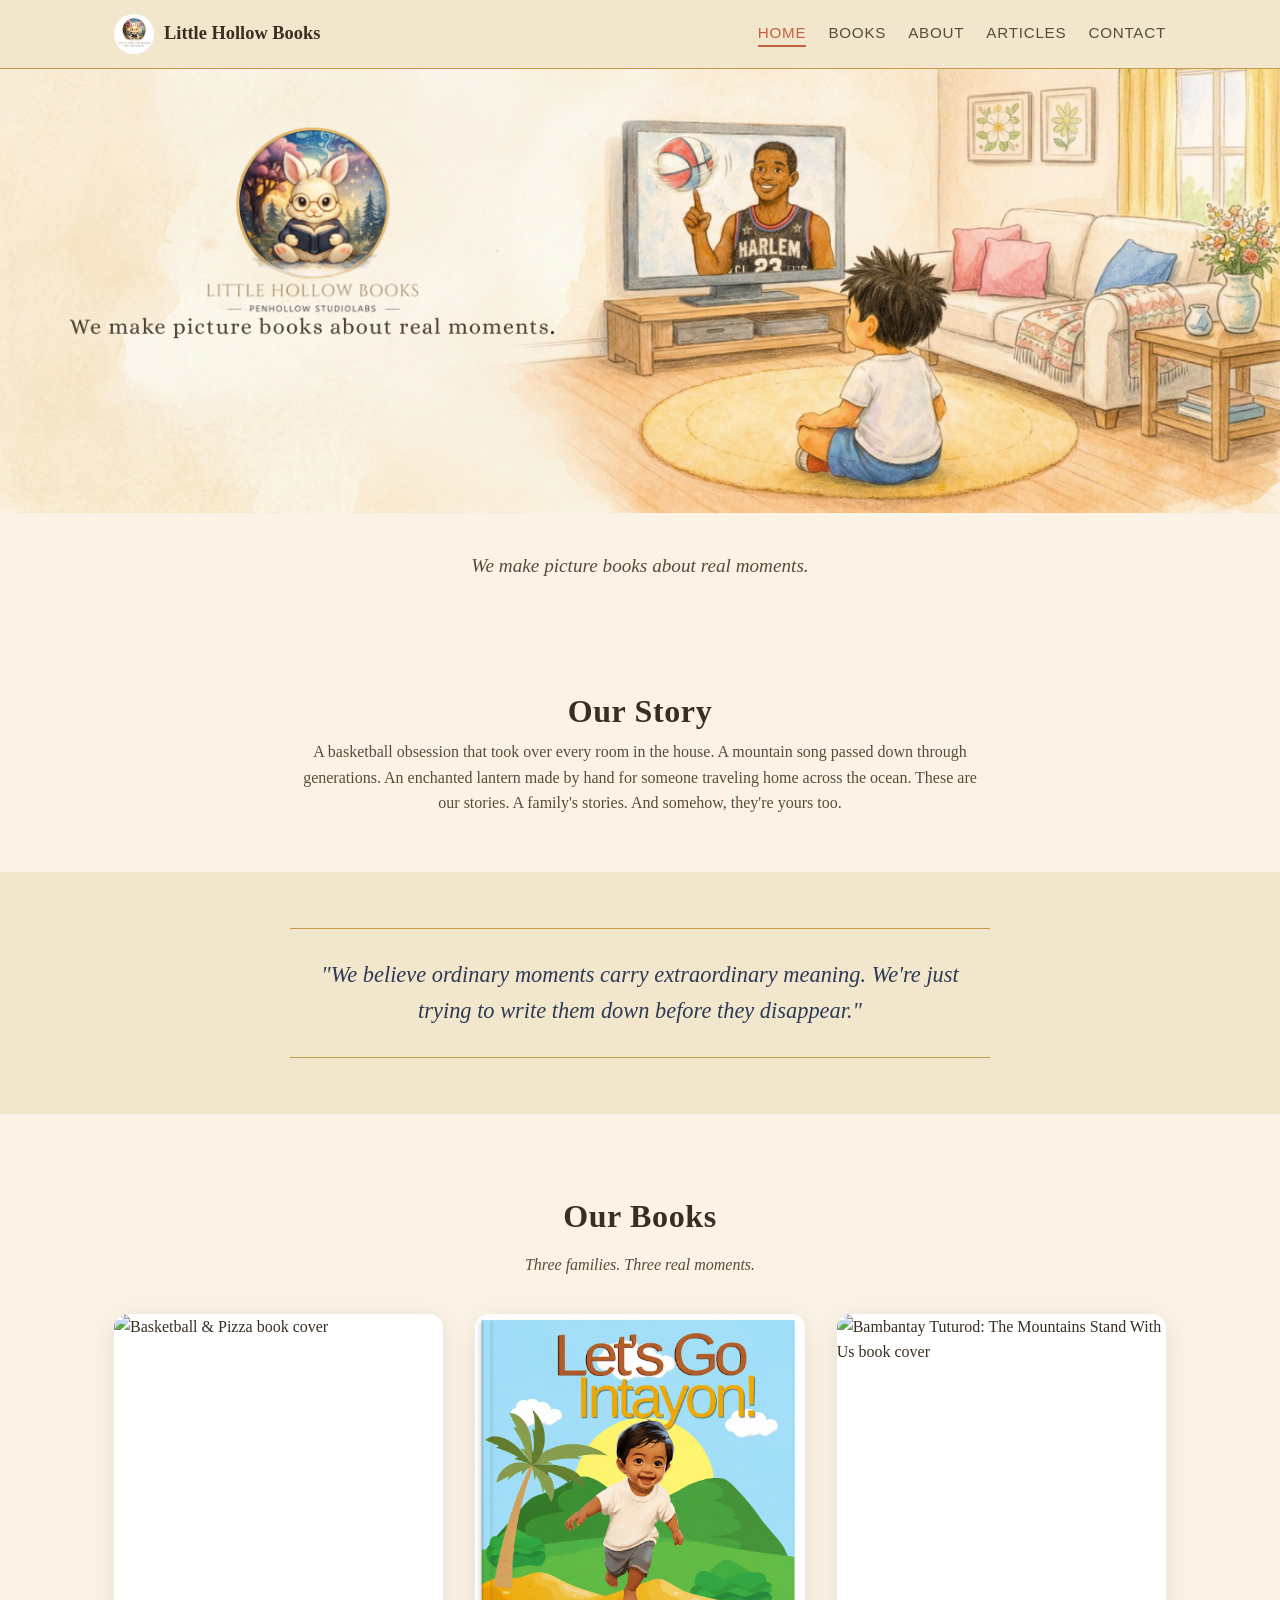
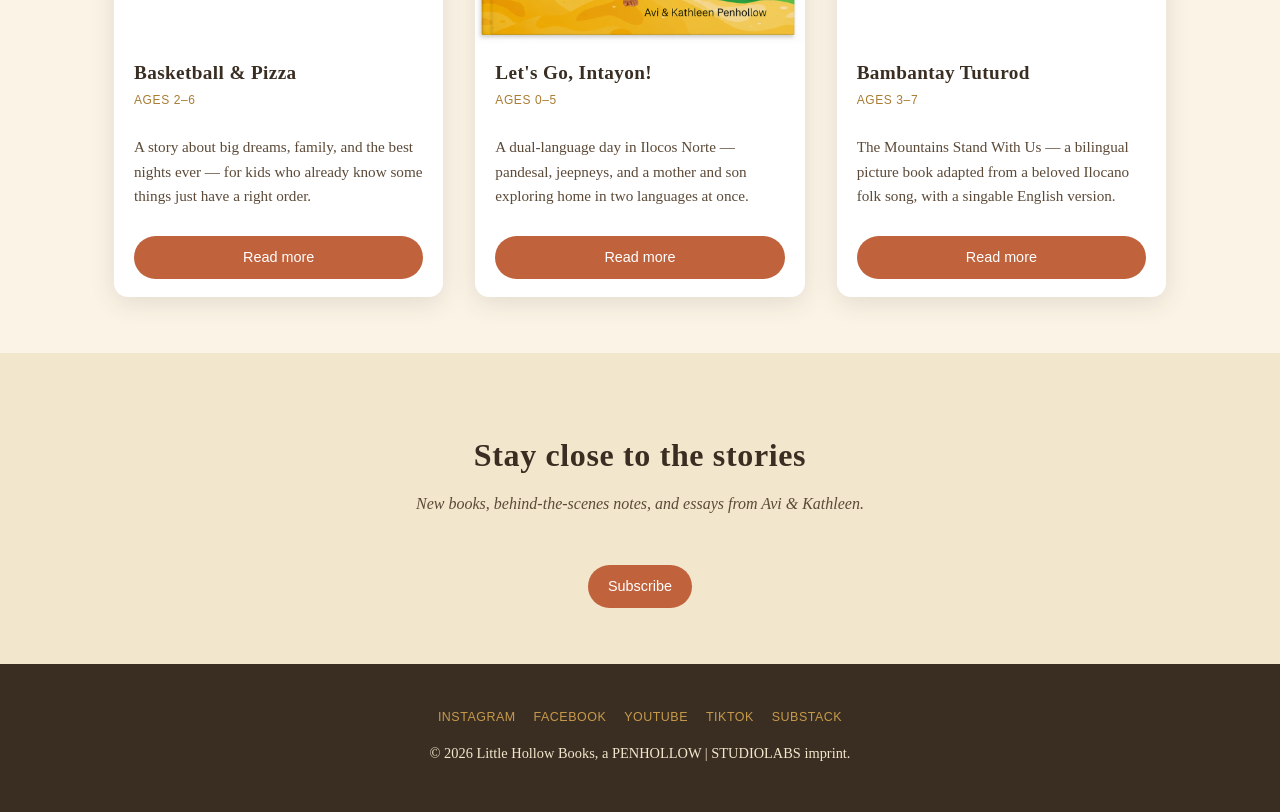
==== index.html @ d79f4b79 "Initial Little Hollow Books site Static multi-page site with homepage, books listing + detail pages," ====
<!DOCTYPE html>
<html lang="en">
<head>
<meta charset="UTF-8">
<meta name="viewport" content="width=device-width, initial-scale=1.0">
<title>Little Hollow Books — Picture Books About Real Moments</title>
<meta name="description" content="Little Hollow Books is a picture book imprint by Avi &amp; Kathleen Penhollow, telling true family stories — from basketball-obsessed toddlers to Ilocano mountain songs.">
<link rel="canonical" href="https://littlehollowbooks.com/">
<link rel="icon" href="assets/img/logo-square.png">
<link rel="stylesheet" href="assets/css/style.css">
</head>
<body>
<header class="site-header">
  <nav class="nav">
    <a class="nav-brand" href="index.html"><img src="assets/img/logo-square.png" alt="Little Hollow Books logo">Little Hollow Books</a>
    <div class="nav-links">
      <a href="index.html" class="active">Home</a>
      <a href="books.html">Books</a>
      <a href="about.html">About</a>
      <a href="articles.html">Articles</a>
      <a href="contact.html">Contact</a>
    </div>
  </nav>
</header>

<div class="hero">
  <img src="assets/img/banner.png" alt="Little Hollow Books banner — a boy watching the Harlem Globetrotters on TV">
</div>
<p class="hero-caption">We make picture books about real moments.</p>

<section class="section">
  <div class="container">
    <h2 class="section-title">Our Story</h2>
    <p style="max-width:680px;margin:0 auto;text-align:center;color:var(--ink-soft);">
      A basketball obsession that took over every room in the house. A mountain song passed down through generations. An enchanted lantern made by hand for someone traveling home across the ocean. These are our stories. A family's stories. And somehow, they're yours too.
    </p>
  </div>
</section>

<section class="section section-alt">
  <div class="container">
    <blockquote class="pull-quote">
      "We believe ordinary moments carry extraordinary meaning. We're just trying to write them down before they disappear."
    </blockquote>
  </div>
</section>

<section class="section">
  <div class="container">
    <h2 class="section-title">Our Books</h2>
    <p class="section-subtitle">Three families. Three real moments.</p>
    <div class="book-grid">
      <div class="book-card">
        <img src="assets/img/basketball-pizza-cover.png" alt="Basketball & Pizza book cover">
        <div class="book-card-body">
          <h3>Basketball &amp; Pizza</h3>
          <span class="book-card-ages">Ages 2–6</span>
          <p>A story about big dreams, family, and the best nights ever — for kids who already know some things just have a right order.</p>
          <a class="btn" href="books/basketball-pizza.html">Read more</a>
        </div>
      </div>
      <div class="book-card">
        <img src="assets/img/lets-go-intayon-cover.png" alt="Let's Go, Intayon! book cover">
        <div class="book-card-body">
          <h3>Let's Go, Intayon!</h3>
          <span class="book-card-ages">Ages 0–5</span>
          <p>A dual-language day in Ilocos Norte — pandesal, jeepneys, and a mother and son exploring home in two languages at once.</p>
          <a class="btn" href="books/lets-go-intayon.html">Read more</a>
        </div>
      </div>
      <div class="book-card">
        <img src="assets/img/bambantay-tuturod-cover.png" alt="Bambantay Tuturod: The Mountains Stand With Us book cover">
        <div class="book-card-body">
          <h3>Bambantay Tuturod</h3>
          <span class="book-card-ages">Ages 3–7</span>
          <p>The Mountains Stand With Us — a bilingual picture book adapted from a beloved Ilocano folk song, with a singable English version.</p>
          <a class="btn" href="books/bambantay-tuturod.html">Read more</a>
        </div>
      </div>
    </div>
  </div>
</section>

<section class="section section-alt">
  <div class="container" style="text-align:center;">
    <h2 class="section-title">Stay close to the stories</h2>
    <p class="section-subtitle">New books, behind-the-scenes notes, and essays from Avi &amp; Kathleen.</p>
    <a class="btn" href="contact.html">Subscribe</a>
  </div>
</section>

<footer class="site-footer">
  <div class="footer-social">
    <a href="https://www.instagram.com/littlehollowbooks" target="_blank" rel="noopener">Instagram</a>
    <a href="https://www.facebook.com/littlehollowbooks" target="_blank" rel="noopener">Facebook</a>
    <a href="https://www.youtube.com/@littlehollowbooks" target="_blank" rel="noopener">YouTube</a>
    <a href="https://www.tiktok.com/@littlehollowbooks" target="_blank" rel="noopener">TikTok</a>
    <a href="https://www.avipenhollow.com/s/little-hollow-books" target="_blank" rel="noopener">Substack</a>
  </div>
  <p>&copy; <span id="year"></span> Little Hollow Books, a PENHOLLOW | STUDIOLABS imprint.</p>
  <script>document.getElementById('year').textContent = new Date().getFullYear();</script>
</footer>
</body>
</html>
---- assets/css/style.css ----
:root {
  --cream: #FBF4E6;
  --cream-dark: #F2E6CC;
  --gold: #C79A4B;
  --gold-dark: #A87C32;
  --ink: #3A2E22;
  --ink-soft: #5C4A38;
  --navy: #2B3A55;
  --terracotta: #C0623C;
  --leaf: #5C7A4B;
  --white: #FFFFFF;
  --max-width: 1100px;
  --radius: 14px;
  --shadow: 0 6px 24px rgba(58, 46, 34, 0.12);
}

* { box-sizing: border-box; }

html { scroll-behavior: smooth; }

body {
  margin: 0;
  font-family: "Georgia", "Iowan Old Style", "Palatino Linotype", serif;
  background: var(--cream);
  color: var(--ink);
  line-height: 1.6;
}

h1, h2, h3, h4 {
  font-family: "Trajan Pro", "Cinzel", "Georgia", serif;
  letter-spacing: 0.02em;
  color: var(--ink);
  line-height: 1.25;
}

a {
  color: var(--terracotta);
  text-decoration: none;
}
a:hover { text-decoration: underline; }

img { max-width: 100%; display: block; }

.container {
  max-width: var(--max-width);
  margin: 0 auto;
  padding: 0 24px;
}

/* Header / Nav */
.site-header {
  background: var(--cream-dark);
  border-bottom: 1px solid var(--gold);
  position: sticky;
  top: 0;
  z-index: 100;
}

.nav {
  max-width: var(--max-width);
  margin: 0 auto;
  padding: 14px 24px;
  display: flex;
  align-items: center;
  justify-content: space-between;
  flex-wrap: wrap;
  gap: 12px;
}

.nav-brand {
  display: flex;
  align-items: center;
  gap: 10px;
  font-size: 1.15rem;
  color: var(--ink);
  font-weight: bold;
}
.nav-brand img { width: 40px; height: 40px; border-radius: 50%; }

.nav-links {
  display: flex;
  gap: 22px;
  flex-wrap: wrap;
  font-family: "Helvetica Neue", Arial, sans-serif;
  font-size: 0.95rem;
  text-transform: uppercase;
  letter-spacing: 0.05em;
}
.nav-links a { color: var(--ink-soft); }
.nav-links a.active { color: var(--terracotta); border-bottom: 2px solid var(--terracotta); }

/* Hero */
.hero {
  position: relative;
}
.hero img {
  width: 100%;
  max-height: 480px;
  object-fit: cover;
}
.hero-caption {
  text-align: center;
  padding: 18px 24px 8px;
  font-style: italic;
  color: var(--ink-soft);
  font-size: 1.2rem;
}

/* Sections */
.section {
  padding: 56px 0;
}
.section-tight { padding: 32px 0; }
.section-alt {
  background: var(--cream-dark);
}

.section-title {
  text-align: center;
  font-size: 2rem;
  margin-bottom: 8px;
}
.section-subtitle {
  text-align: center;
  color: var(--ink-soft);
  margin-bottom: 36px;
  font-style: italic;
}

.pull-quote {
  max-width: 700px;
  margin: 0 auto;
  text-align: center;
  font-size: 1.4rem;
  font-style: italic;
  color: var(--navy);
  border-top: 1px solid var(--gold);
  border-bottom: 1px solid var(--gold);
  padding: 28px 12px;
}

/* Book grid */
.book-grid {
  display: grid;
  grid-template-columns: repeat(auto-fit, minmax(240px, 1fr));
  gap: 32px;
}
.book-card {
  background: var(--white);
  border-radius: var(--radius);
  box-shadow: var(--shadow);
  overflow: hidden;
  display: flex;
  flex-direction: column;
  transition: transform 0.2s ease;
}
.book-card:hover { transform: translateY(-4px); }
.book-card img { width: 100%; aspect-ratio: 1/1; object-fit: cover; }
.book-card-body { padding: 18px 20px; flex: 1; display: flex; flex-direction: column; }
.book-card-body h3 { margin: 0 0 6px; font-size: 1.2rem; }
.book-card-ages {
  display: inline-block;
  font-family: "Helvetica Neue", Arial, sans-serif;
  font-size: 0.75rem;
  text-transform: uppercase;
  letter-spacing: 0.05em;
  color: var(--gold-dark);
  margin-bottom: 10px;
}
.book-card-body p { color: var(--ink-soft); font-size: 0.95rem; flex: 1; }
.btn {
  display: inline-block;
  margin-top: 12px;
  padding: 10px 20px;
  background: var(--terracotta);
  color: var(--white);
  border-radius: 999px;
  font-family: "Helvetica Neue", Arial, sans-serif;
  font-size: 0.9rem;
  text-decoration: none;
  text-align: center;
}
.btn:hover { background: var(--gold-dark); text-decoration: none; }
.btn-secondary {
  background: transparent;
  border: 1.5px solid var(--terracotta);
  color: var(--terracotta);
}
.btn-secondary:hover { background: var(--terracotta); color: var(--white); }
.btn-row { display: flex; gap: 10px; flex-wrap: wrap; }

/* Book detail page */
.book-detail {
  display: grid;
  grid-template-columns: 1fr 1.4fr;
  gap: 48px;
  align-items: start;
}
@media (max-width: 720px) {
  .book-detail { grid-template-columns: 1fr; }
}
.book-detail img.cover { border-radius: var(--radius); box-shadow: var(--shadow); }
.book-meta {
  font-family: "Helvetica Neue", Arial, sans-serif;
  font-size: 0.85rem;
  text-transform: uppercase;
  letter-spacing: 0.05em;
  color: var(--gold-dark);
  margin-bottom: 16px;
}
.interior-gallery {
  display: grid;
  grid-template-columns: repeat(auto-fit, minmax(180px, 1fr));
  gap: 16px;
  margin-top: 28px;
}
.interior-gallery img { border-radius: 10px; box-shadow: var(--shadow); }

/* About page */
.about-grid {
  display: grid;
  grid-template-columns: 1fr 1fr;
  gap: 40px;
  align-items: center;
}
@media (max-width: 720px) {
  .about-grid { grid-template-columns: 1fr; }
}

/* Articles */
.article-list { display: flex; flex-direction: column; gap: 28px; }
.article-card {
  background: var(--white);
  border-radius: var(--radius);
  box-shadow: var(--shadow);
  padding: 24px 28px;
}
.article-card .date { font-size: 0.85rem; color: var(--gold-dark); font-family: "Helvetica Neue", Arial, sans-serif; }
.article-body {
  max-width: 680px;
  margin: 0 auto;
}
.article-body p { margin-bottom: 1.2em; }

/* Contact / newsletter */
.signup-box {
  max-width: 560px;
  margin: 0 auto;
  text-align: center;
  background: var(--white);
  border-radius: var(--radius);
  box-shadow: var(--shadow);
  padding: 40px 32px;
}
.signup-box iframe {
  width: 100%;
  border: none;
  margin-top: 18px;
}

/* Footer */
.site-footer {
  background: var(--ink);
  color: var(--cream-dark);
  text-align: center;
  padding: 32px 24px;
  font-size: 0.9rem;
}
.site-footer a { color: var(--gold); }
.footer-social {
  display: flex;
  justify-content: center;
  gap: 18px;
  margin: 12px 0;
  font-family: "Helvetica Neue", Arial, sans-serif;
  text-transform: uppercase;
  font-size: 0.78rem;
  letter-spacing: 0.04em;
}
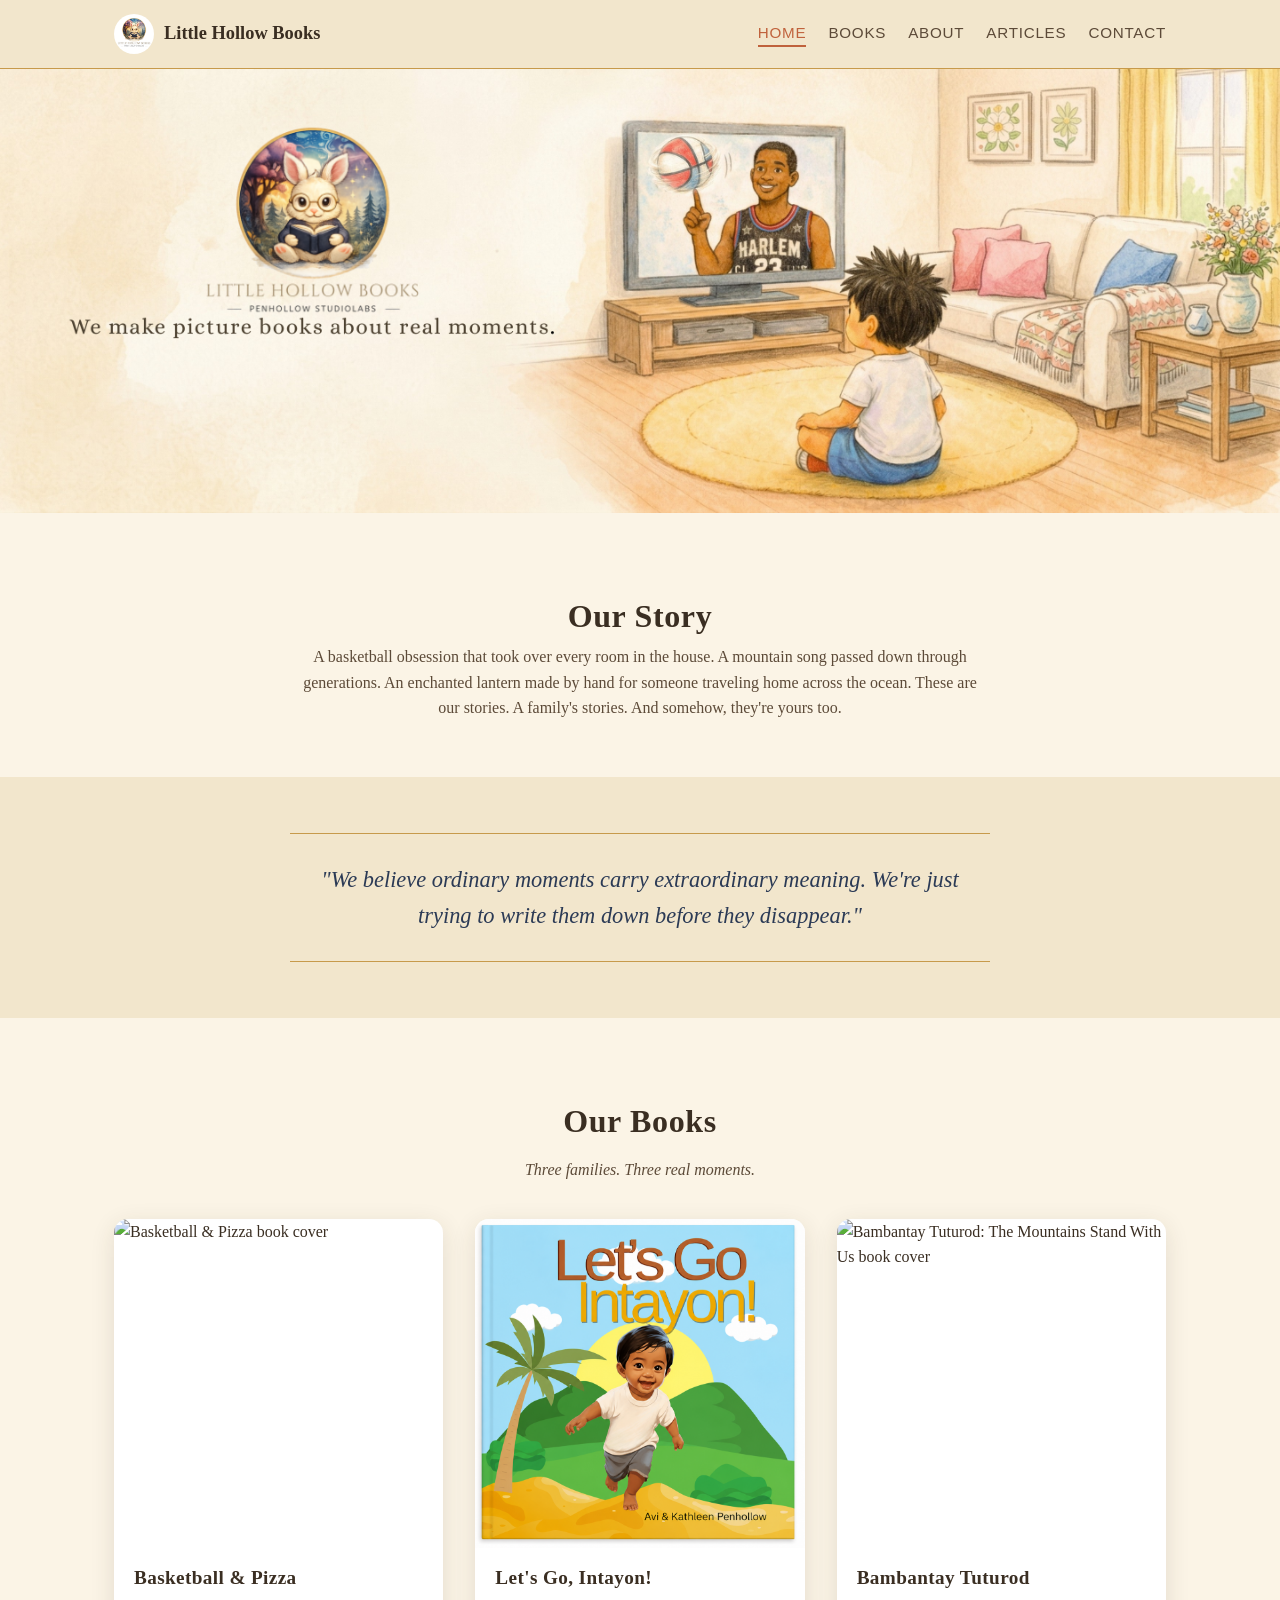
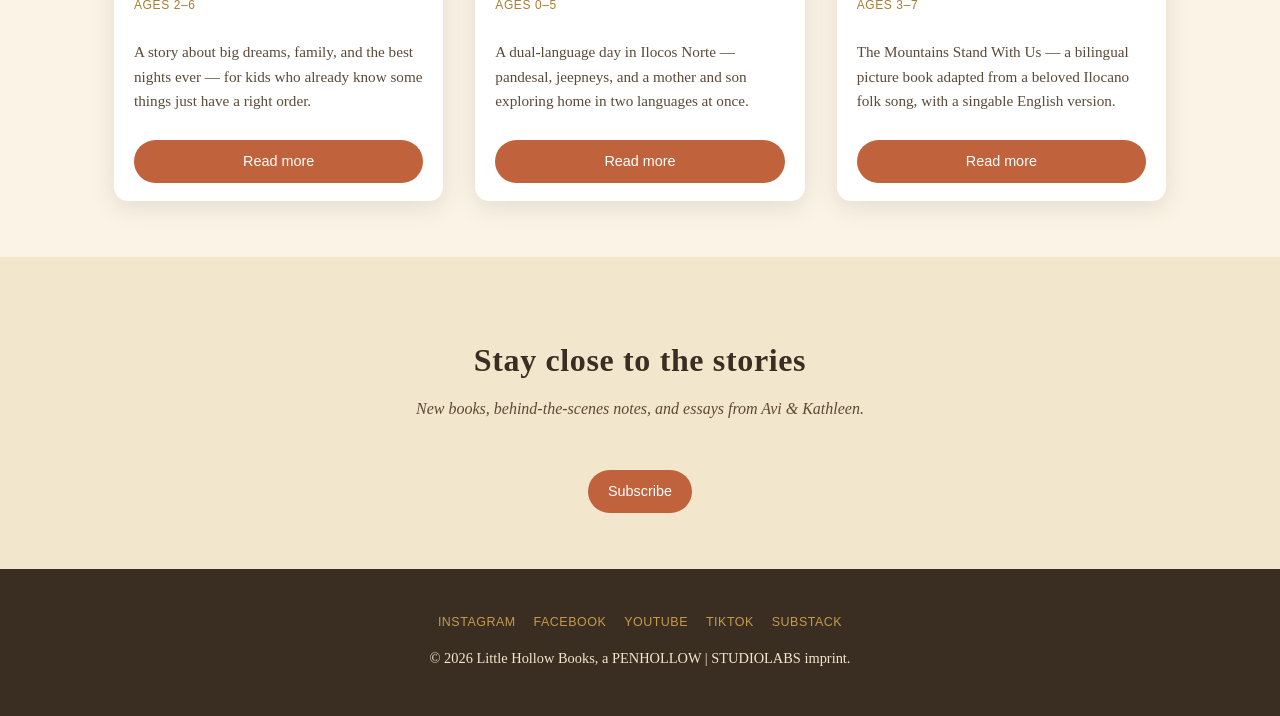
==== commit 913233e5: "Replace truncated article with full text, polish home and about pages Pull the complete "The Mountai" ====
--- a/index.html
+++ b/index.html
@@ -6,6 +6,12 @@
 <title>Little Hollow Books — Picture Books About Real Moments</title>
 <meta name="description" content="Little Hollow Books is a picture book imprint by Avi &amp; Kathleen Penhollow, telling true family stories — from basketball-obsessed toddlers to Ilocano mountain songs.">
 <link rel="canonical" href="https://littlehollowbooks.com/">
+<meta property="og:type" content="website">
+<meta property="og:title" content="Little Hollow Books — Picture Books About Real Moments">
+<meta property="og:description" content="Little Hollow Books is a picture book imprint by Avi &amp; Kathleen Penhollow, telling true family stories — from basketball-obsessed toddlers to Ilocano mountain songs.">
+<meta property="og:image" content="https://littlehollowbooks.com/assets/img/banner.png">
+<meta property="og:url" content="https://littlehollowbooks.com/">
+<meta name="twitter:card" content="summary_large_image">
 <link rel="icon" href="assets/img/logo-square.png">
 <link rel="stylesheet" href="assets/css/style.css">
 </head>
@@ -26,7 +32,6 @@
 <div class="hero">
   <img src="assets/img/banner.png" alt="Little Hollow Books banner — a boy watching the Harlem Globetrotters on TV">
 </div>
-<p class="hero-caption">We make picture books about real moments.</p>
 
 <section class="section">
   <div class="container">
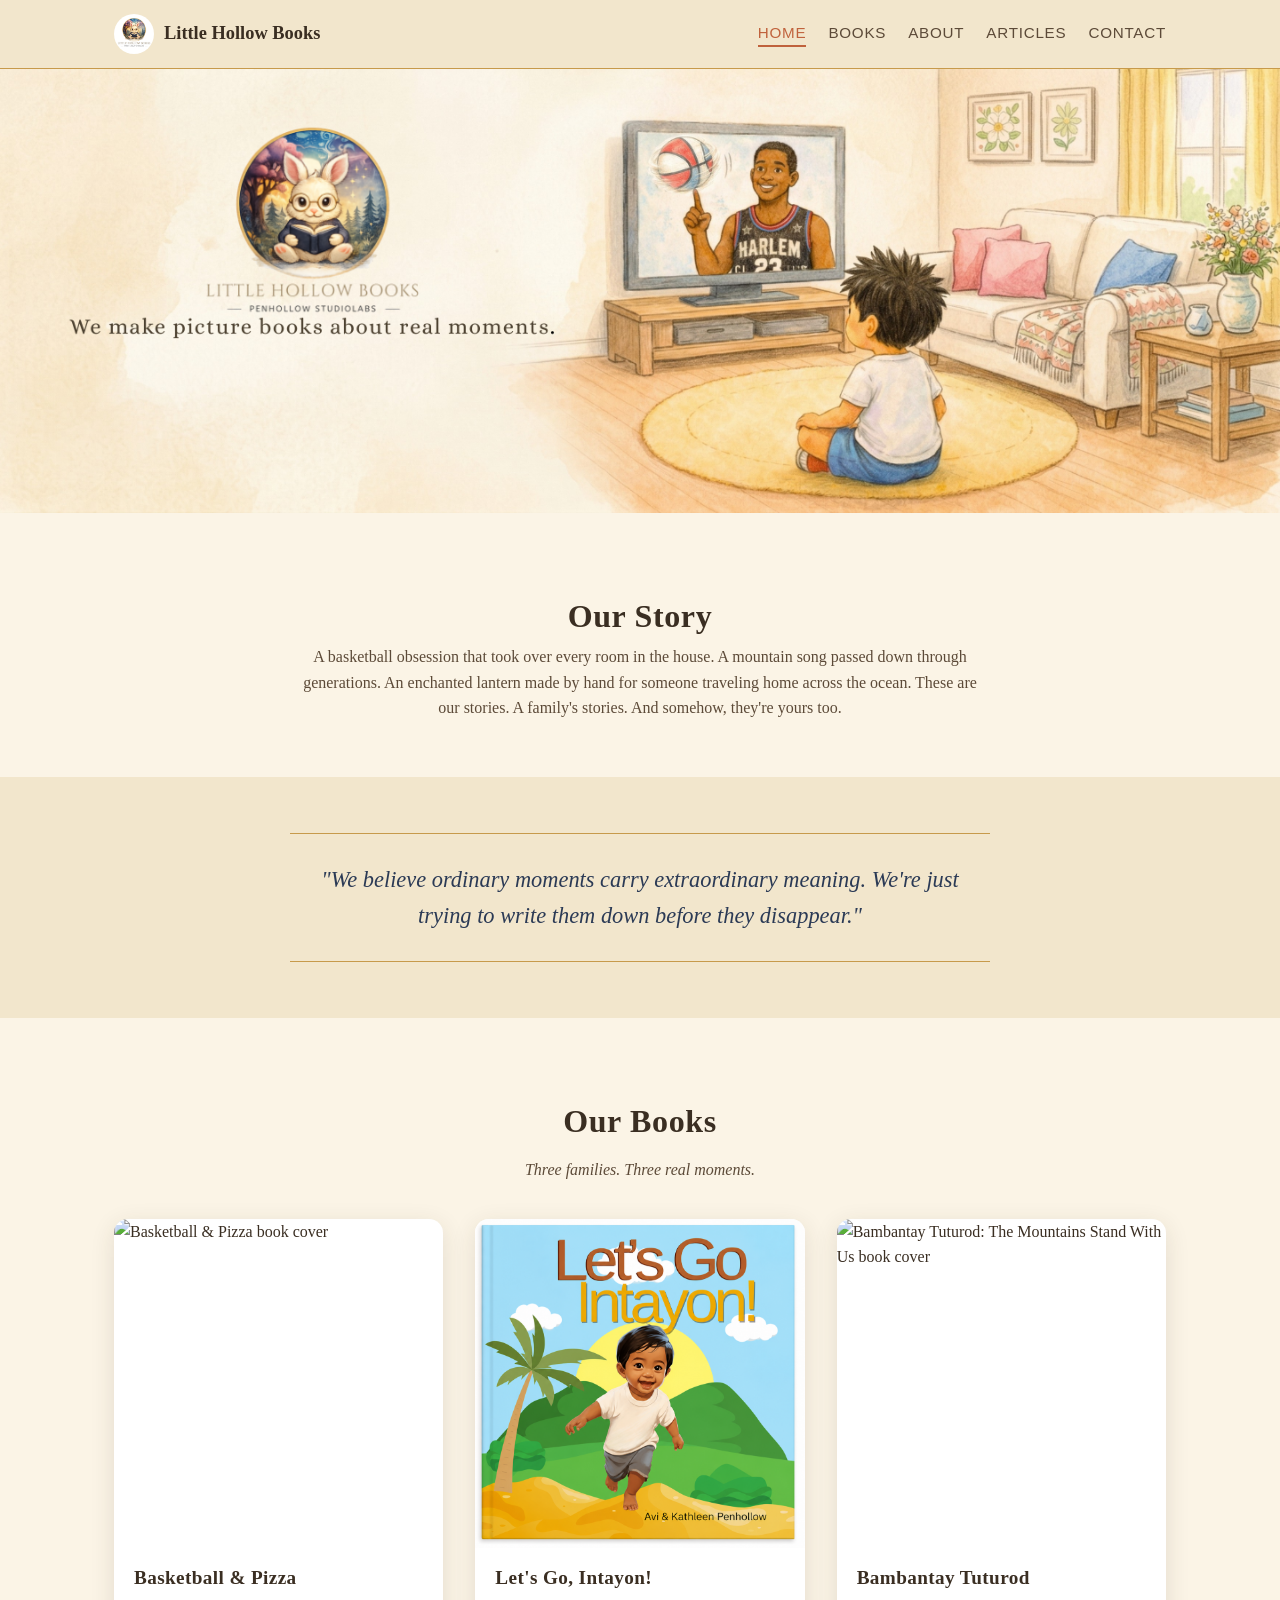
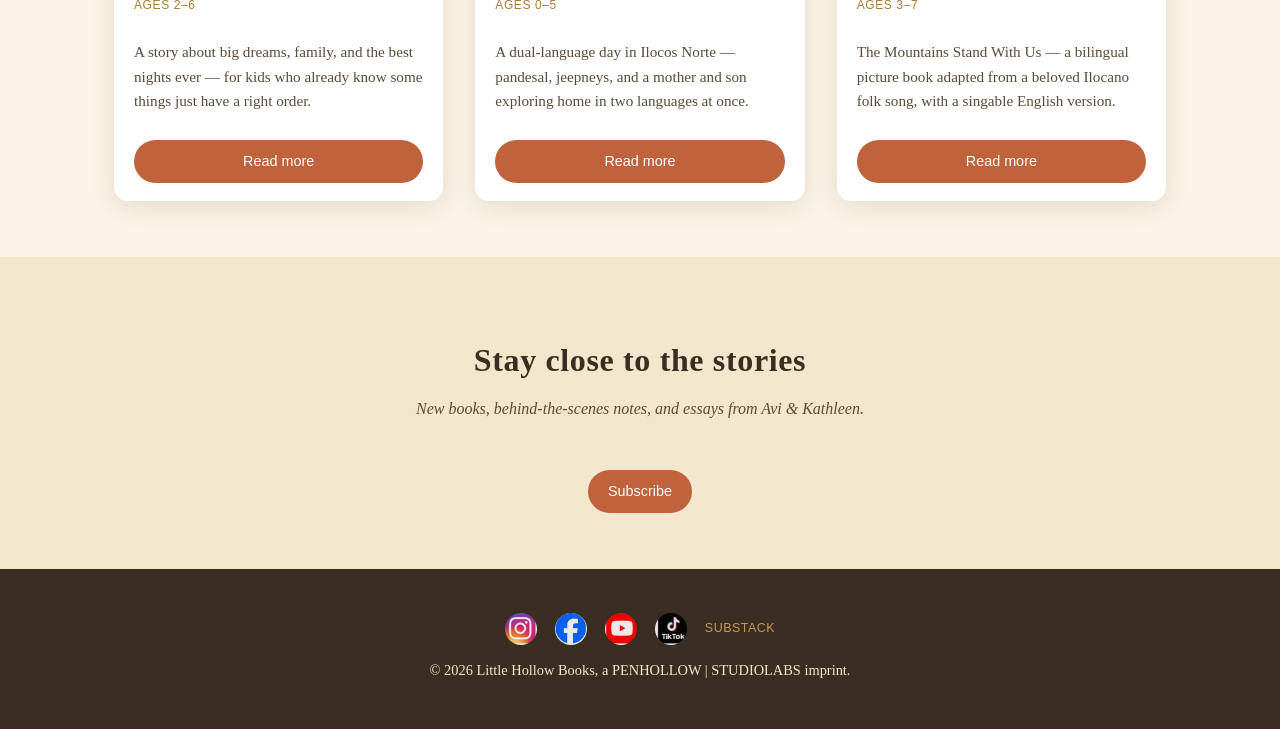
==== commit 79586808: "Use clickable icon buttons for footer social links Replaces the plain text social links with icon bu" ====
--- a/index.html
+++ b/index.html
@@ -96,11 +96,11 @@
 
 <footer class="site-footer">
   <div class="footer-social">
-    <a href="https://www.instagram.com/littlehollowbooks" target="_blank" rel="noopener">Instagram</a>
-    <a href="https://www.facebook.com/littlehollowbooks" target="_blank" rel="noopener">Facebook</a>
-    <a href="https://www.youtube.com/@littlehollowbooks" target="_blank" rel="noopener">YouTube</a>
-    <a href="https://www.tiktok.com/@littlehollowbooks" target="_blank" rel="noopener">TikTok</a>
-    <a href="https://www.avipenhollow.com/s/little-hollow-books" target="_blank" rel="noopener">Substack</a>
+    <a class="social-icon icon-instagram" href="https://www.instagram.com/littlehollowbooks" target="_blank" rel="noopener" aria-label="Instagram"></a>
+    <a class="social-icon icon-facebook" href="https://www.facebook.com/littlehollowbooks" target="_blank" rel="noopener" aria-label="Facebook"></a>
+    <a class="social-icon icon-youtube" href="https://www.youtube.com/@littlehollowbooks" target="_blank" rel="noopener" aria-label="YouTube"></a>
+    <a class="social-icon icon-tiktok" href="https://www.tiktok.com/@littlehollowbooks" target="_blank" rel="noopener" aria-label="TikTok"></a>
+    <a href="https://www.avipenhollow.com/s/little-hollow-books" target="_blank" rel="noopener" style="align-self:center;">Substack</a>
   </div>
   <p>&copy; <span id="year"></span> Little Hollow Books, a PENHOLLOW | STUDIOLABS imprint.</p>
   <script>document.getElementById('year').textContent = new Date().getFullYear();</script>
--- a/assets/css/style.css
+++ b/assets/css/style.css
@@ -277,3 +277,19 @@
   font-size: 0.78rem;
   letter-spacing: 0.04em;
 }
+.social-icon {
+  display: inline-block;
+  width: 32px;
+  height: 32px;
+  background-image: url("../img/social-icons.png");
+  background-repeat: no-repeat;
+  background-size: 139px 32px;
+  border-radius: 50%;
+  opacity: 0.9;
+  transition: opacity 0.2s ease, transform 0.2s ease;
+}
+.social-icon:hover { opacity: 1; transform: translateY(-2px); }
+.social-icon.icon-instagram { background-position: 0 0; }
+.social-icon.icon-facebook { background-position: -35px 0; }
+.social-icon.icon-youtube { background-position: -70px 0; }
+.social-icon.icon-tiktok { background-position: -105px 0; }
